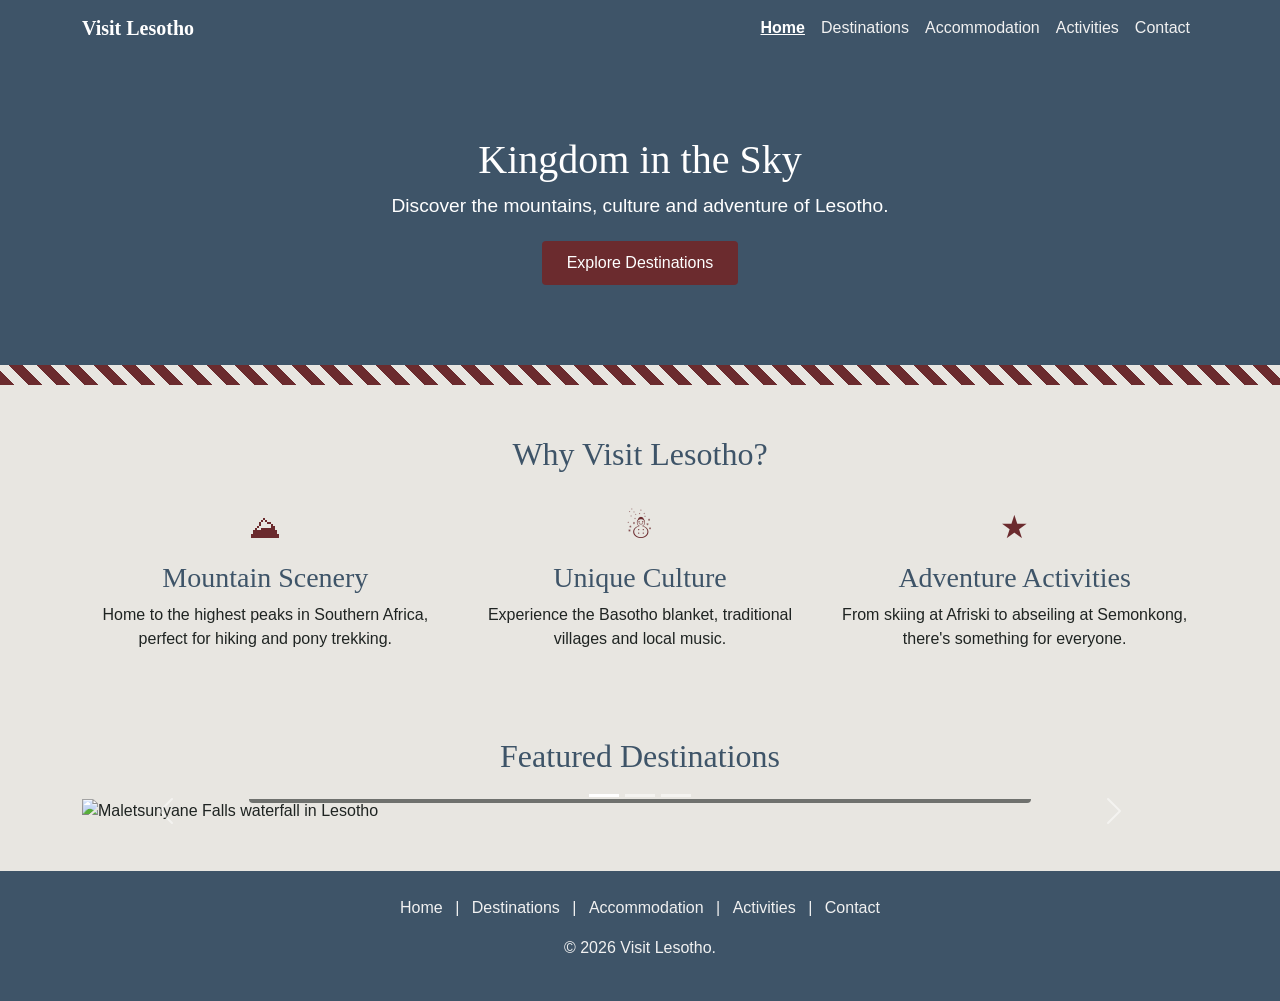
==== index.html @ 8dd86213 "Add files via upload" ====
<!DOCTYPE html>
<html lang="en">
<head>
  <charset="UTF-8">
  <name="viewport" content="width=device-width, initial-scale=1.0">
  <title>Visit Lesotho - Home</title>

  <link href="https://cdn.jsdelivr.net/npm/bootstrap@5.3.0/dist/css/bootstrap.min.css" rel="stylesheet">
  <link rel="stylesheet" href="css/style.css">
</head>
<body>

  <!-- Navbar -->
  <header>
    <nav class="navbar navbar-expand-lg navbar-dark">
      <div class="container">
        <a class="navbar-brand" href="index.html">Visit Lesotho</a>
        <button class="navbar-toggler" type="button" data-bs-toggle="collapse" data-bs-target="#navMenu">
          <span class="navbar-toggler-icon"></span>
        </button>
        <div class="collapse navbar-collapse" id="navMenu">
          <ul class="navbar-nav ms-auto">
            <li class="nav-item"><a class="nav-link active" href="index.html">Home</a></li>
            <li class="nav-item"><a class="nav-link" href="destinations.html">Destinations</a></li>
            <li class="nav-item"><a class="nav-link" href="accommodation.html">Accommodation</a></li>
            <li class="nav-item"><a class="nav-link" href="activities.html">Activities</a></li>
            <li class="nav-item"><a class="nav-link" href="contact.html">Contact</a></li>
          </ul>
        </div>
      </div>
    </nav>
  </header>

  <main>
    <!-- Hero -->
    <section class="hero">
      <h1>Kingdom in the Sky</h1>
      <p>Discover the mountains, culture and adventure of Lesotho.</p>
      <a href="destinations.html" class="btn btn-main">Explore Destinations</a>
    </section>

    <div class="pattern-strip"></div>

    <!-- Why Visit -->
    <section class="why-visit container">
      <h2>Why Visit Lesotho?</h2>
      <div class="row">
        <div class="col-md-4">
          <div class="icon">&#9968;</div>
          <h3>Mountain Scenery</h3>
          <p>Home to the highest peaks in Southern Africa, perfect for hiking and pony trekking.</p>
        </div>
        <div class="col-md-4">
          <div class="icon">&#9731;</div>
          <h3>Unique Culture</h3>
          <p>Experience the Basotho blanket, traditional villages and local music.</p>
        </div>
        <div class="col-md-4">
          <div class="icon">&#9733;</div>
          <h3>Adventure Activities</h3>
          <p>From skiing at Afriski to abseiling at Semonkong, there's something for everyone.</p>
        </div>
      </div>
    </section>

    <!-- Featured Destinations Carousel -->
    <section class="container mb-5">
      <h2 class="text-center mb-4">Featured Destinations</h2>
      <div id="featuredCarousel" class="carousel slide" data-bs-ride="carousel">
        <div class="carousel-indicators">
          <button type="button" data-bs-target="#featuredCarousel" data-bs-slide-to="0" class="active"></button>
          <button type="button" data-bs-target="#featuredCarousel" data-bs-slide-to="1"></button>
          <button type="button" data-bs-target="#featuredCarousel" data-bs-slide-to="2"></button>
        </div>
        <div class="carousel-inner">
          <div class="carousel-item active">
            <img src="C:/Users/Administrator/Pictures/1792354285303.jpg" class="d-block w-100" alt="Maletsunyane Falls waterfall in Lesotho">
            <div class="carousel-caption">
              <h5>Maletsunyane Falls</h5>
            </div>
          </div>
         
          <div class="carousel-item">
            <img src="C:/Users/Administrator/Pictures/katse.jpg" class="d-block w-100" alt="Katse Dam surrounded by mountains">
            <div class="carousel-caption">
              <h5>Katse Dam</h5>
            </div>
          </div>
        </div>
        <button class="carousel-control-prev" type="button" data-bs-target="#featuredCarousel" data-bs-slide="prev">
          <span class="carousel-control-prev-icon"></span>
        </button>
        <button class="carousel-control-next" type="button" data-bs-target="#featuredCarousel" data-bs-slide="next">
          <span class="carousel-control-next-icon"></span>
        </button>
      </div>
    </section>
  </main>

  <!-- Footer -->
  <footer>
    <p>
      <a href="index.html">Home</a> |
      <a href="destinations.html">Destinations</a> |
      <a href="accommodation.html">Accommodation</a> |
      <a href="activities.html">Activities</a> |
      <a href="contact.html">Contact</a>
    </p>
    <p>&copy; 2026 Visit Lesotho.</p>
  </footer>

  <script src="https://cdn.jsdelivr.net/npm/bootstrap@5.3.0/dist/js/bootstrap.bundle.min.js"></script>
</body>
</html>
---- css/style.css ----
:root {
  --primary-color: #3e5468;   
  --accent-color: #6b2b2e;    
  --text-color: #1f2422;      
  --bg-color: #e8e6e1;        
}

* {
  box-sizing: border-box;
}

body {
  font-family: 'Segoe UI', Arial, sans-serif;
  color: var(--text-color);
  background-color: var(--bg-color);
  margin: 0;
  padding: 0;
}

h1, h2, h3 {
  font-family: Georgia, 'Times New Roman', serif;
  color: var(--primary-color);
}

a {
  text-decoration: none;
  color: var(--primary-color);
}

img {
  max-width: 100%;
}

/* ===== Navbar ===== */
.navbar {
  background-color: var(--primary-color) !important;
}

.navbar-brand {
  font-family: Georgia, serif;
  font-weight: bold;
  color: #fff !important;
}

.nav-link {
  color: #f1f1f1 !important;
}

.nav-link.active {
  color: #fff !important;
  font-weight: bold;
  text-decoration: underline;
}

/* ===== Hero section ===== */
.hero {
  background-color: var(--primary-color);
  color: #fff;
  text-align: center;
  padding: 80px 20px;
}

.hero h1 {
  color: #fff;
  font-size: 2.5rem;
}

.hero p {
  font-size: 1.2rem;
  margin-bottom: 20px;
}

.btn-main {
  background-color: var(--accent-color);
  color: #fff;
  padding: 10px 25px;
  border: none;
  border-radius: 4px;
  font-size: 1rem;
}

.btn-main:hover {
  background-color: #541f22;
  color: #fff;
}

/* simple pattern divider - basotho blanket style */
.pattern-strip {
  height: 20px;
  background-image: repeating-linear-gradient(
    45deg,
    var(--accent-color),
    var(--accent-color) 10px,
    var(--bg-color) 10px,
    var(--bg-color) 20px
  );
}

/* Why Visit section */
.why-visit {
  padding: 50px 20px;
  text-align: center;
}

.why-visit h2 {
  margin-bottom: 30px;
}

.why-visit .col-md-4 {
  margin-bottom: 20px;
}

.why-visit .icon {
  font-size: 2rem;
  color: var(--accent-color);
  margin-bottom: 10px;
}

/* Cards (destinations/activities)  */
.card {
  border: 1px solid #ccc;
  margin-bottom: 20px;
}

.card-title {
  color: var(--primary-color);
}

.badge-custom {
  background-color: var(--accent-color);
  color: #fff;
  margin-right: 5px;
}

/*Footer */
footer {
  background-color: var(--primary-color);
  color: #f1f1f1;
  text-align: center;
  padding: 25px 10px;
  margin-top: 40px;
}

footer a {
  color: #f1f1f1;
  margin: 0 8px;
}

footer a:hover {
  text-decoration: underline;
}

/*Carousel tweaks*/
.carousel-caption {
  background-color: rgba(31, 36, 34, 0.6);
  border-radius: 4px;
}

/* accomodation accordion */
.accordion-button {
  color: var(--primary-color);
  font-weight: bold;
}

.accordion-button:not(.collapsed) {
  background-color: var(--bg-color);
  color: var(--accent-color);
}

/*gallery */
.gallery-img {
  cursor: pointer;
  margin-bottom: 15px;
  border: 2px solid transparent;
}

.gallery-img:hover {
  border: 2px solid var(--accent-color);
}

/* Forms */
.form-label {
  font-weight: bold;
}

.form-control:focus {
  border-color: var(--primary-color);
  box-shadow: none;
}

.error-text {
  color: #b00020;
  font-size: 0.9rem;
  display: none;
}

.success-text {
  color: #1e7b34;
  font-size: 0.9rem;
  display: none;
}

.is-invalid {
  border-color: #b00020 !important;
}

.is-valid {
  border-color: #1e7b34 !important;
}

#formSuccessMsg {
  display: none;
  background-color: #d4edda;
  color: #1e7b34;
  padding: 15px;
  border-radius: 4px;
  margin-top: 15px;
}

/*  Pagination */
.pagination {
  justify-content: center;
  margin-top: 20px;
}

/* media Responsive design */
@media (max-width: 768px) {
  .hero h1 {
    font-size: 1.8rem;
  }

  .hero {
    padding: 50px 15px;
  }
}
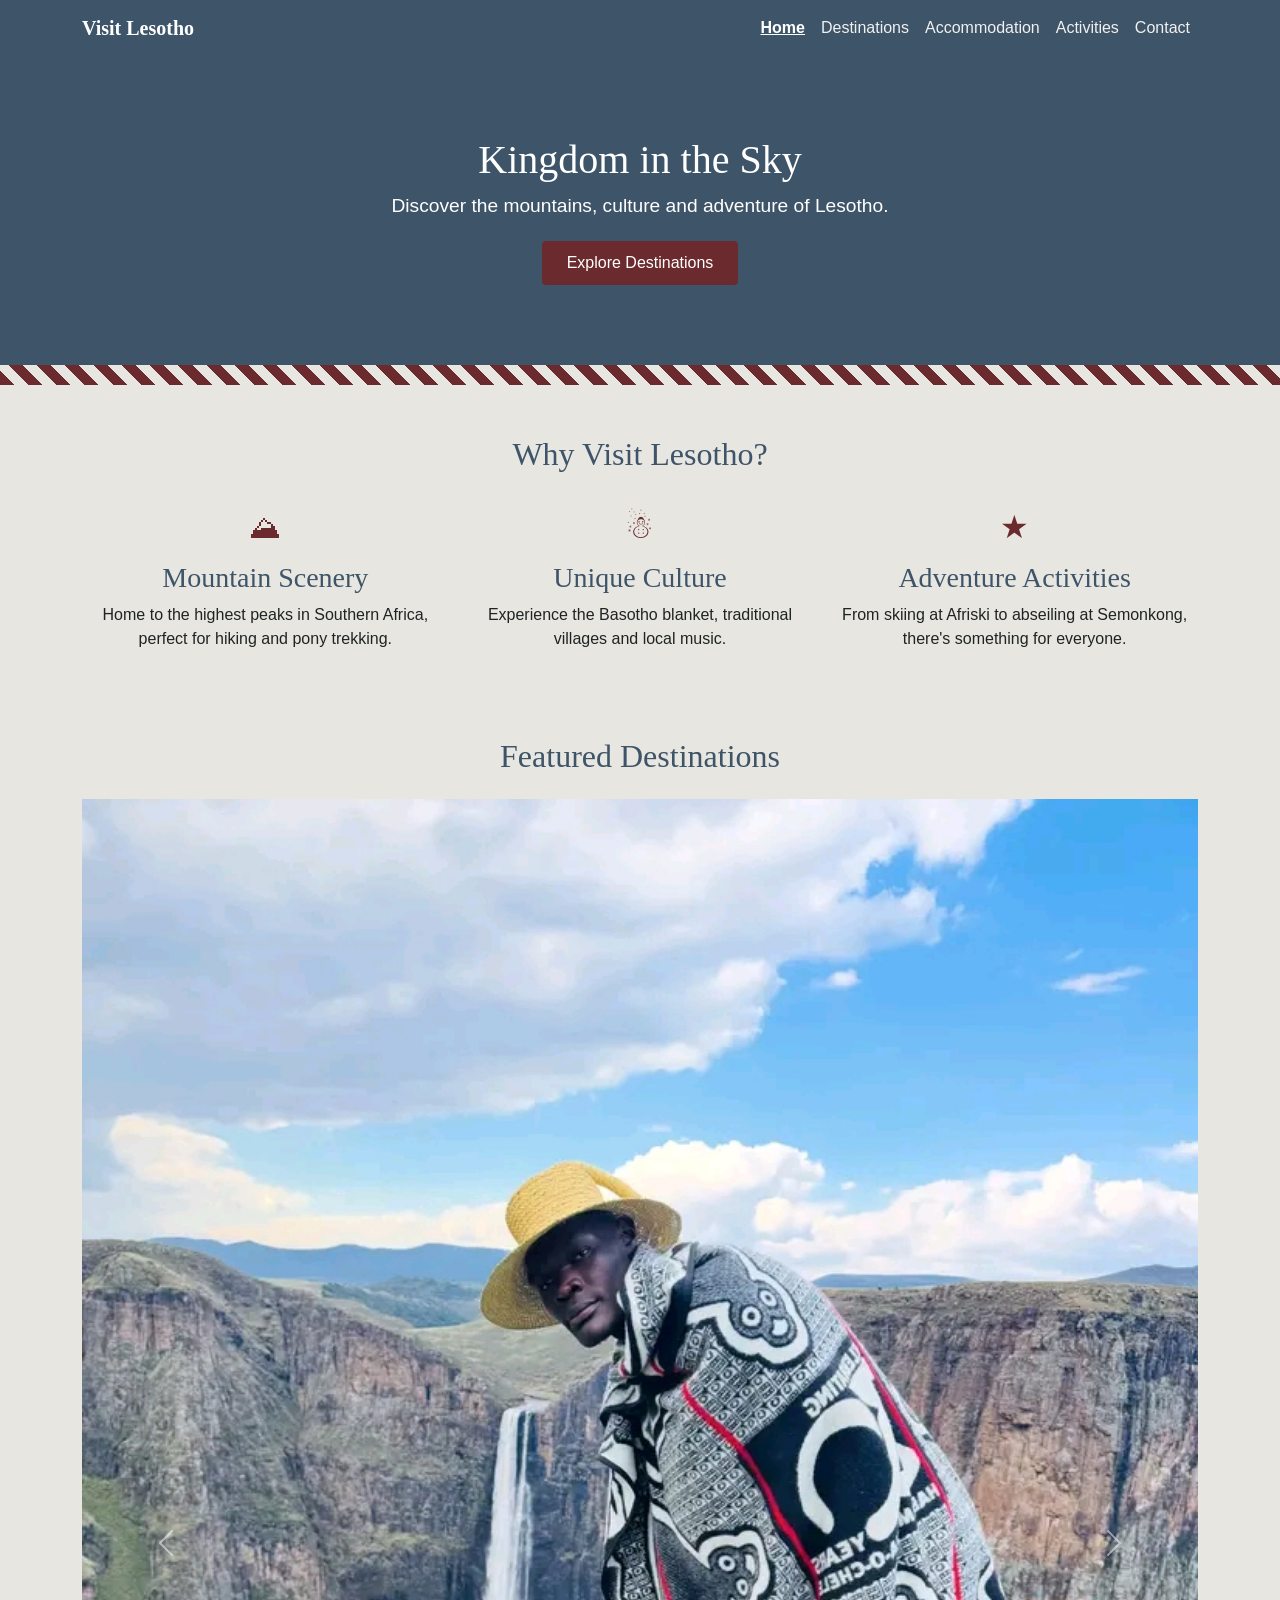
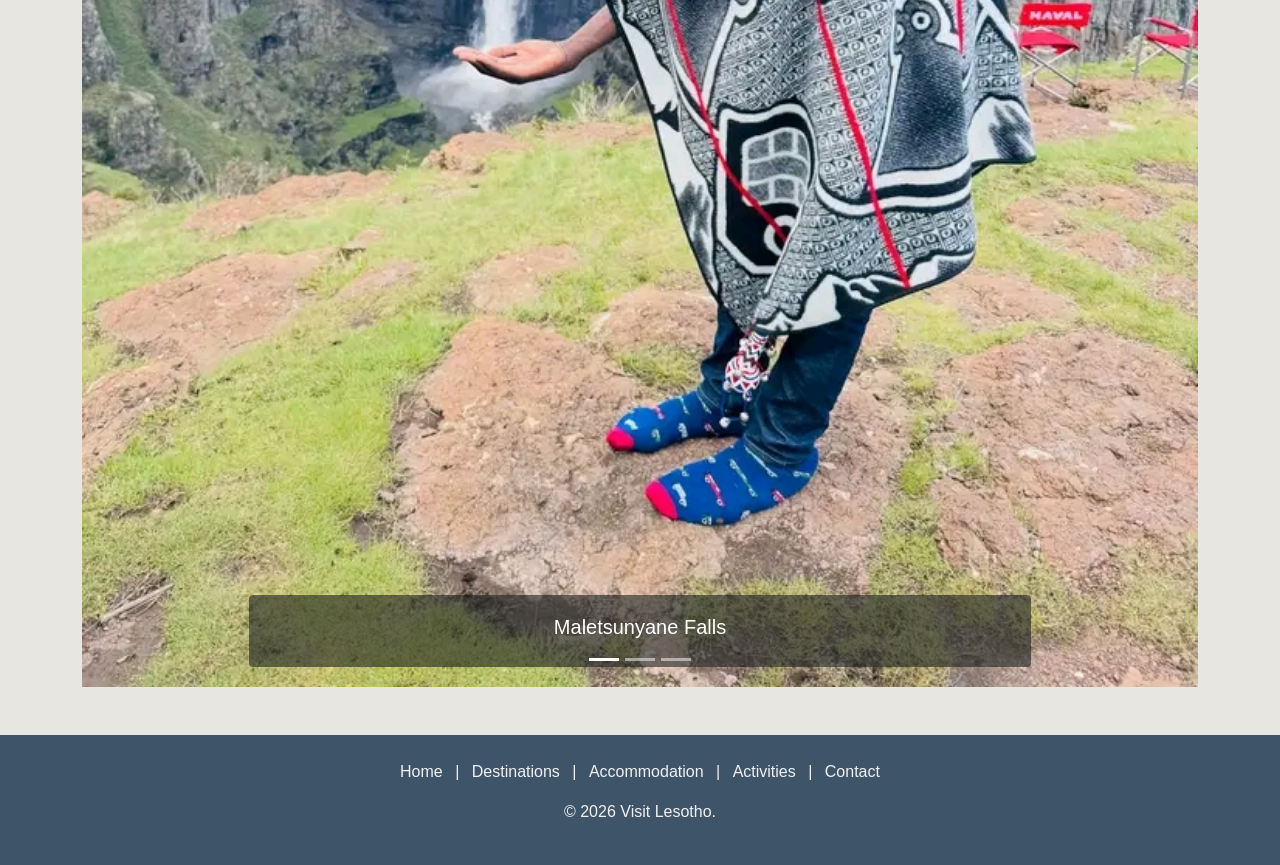
==== commit dd9f14fc: "Add files via upload" ====
--- a/index.html
+++ b/index.html
@@ -74,14 +74,14 @@
         </div>
         <div class="carousel-inner">
           <div class="carousel-item active">
-            <img src="C:/Users/Administrator/Pictures/1792354285303.jpg" class="d-block w-100" alt="Maletsunyane Falls waterfall in Lesotho">
+            <img src="images/1792354285303.jpg" class="d-block w-100" alt="Maletsunyane Falls waterfall in Lesotho">
             <div class="carousel-caption">
               <h5>Maletsunyane Falls</h5>
             </div>
           </div>
          
           <div class="carousel-item">
-            <img src="C:/Users/Administrator/Pictures/katse.jpg" class="d-block w-100" alt="Katse Dam surrounded by mountains">
+            <img src="images/katse.jpg" class="d-block w-100" alt="Katse Dam surrounded by mountains">
             <div class="carousel-caption">
               <h5>Katse Dam</h5>
             </div>
